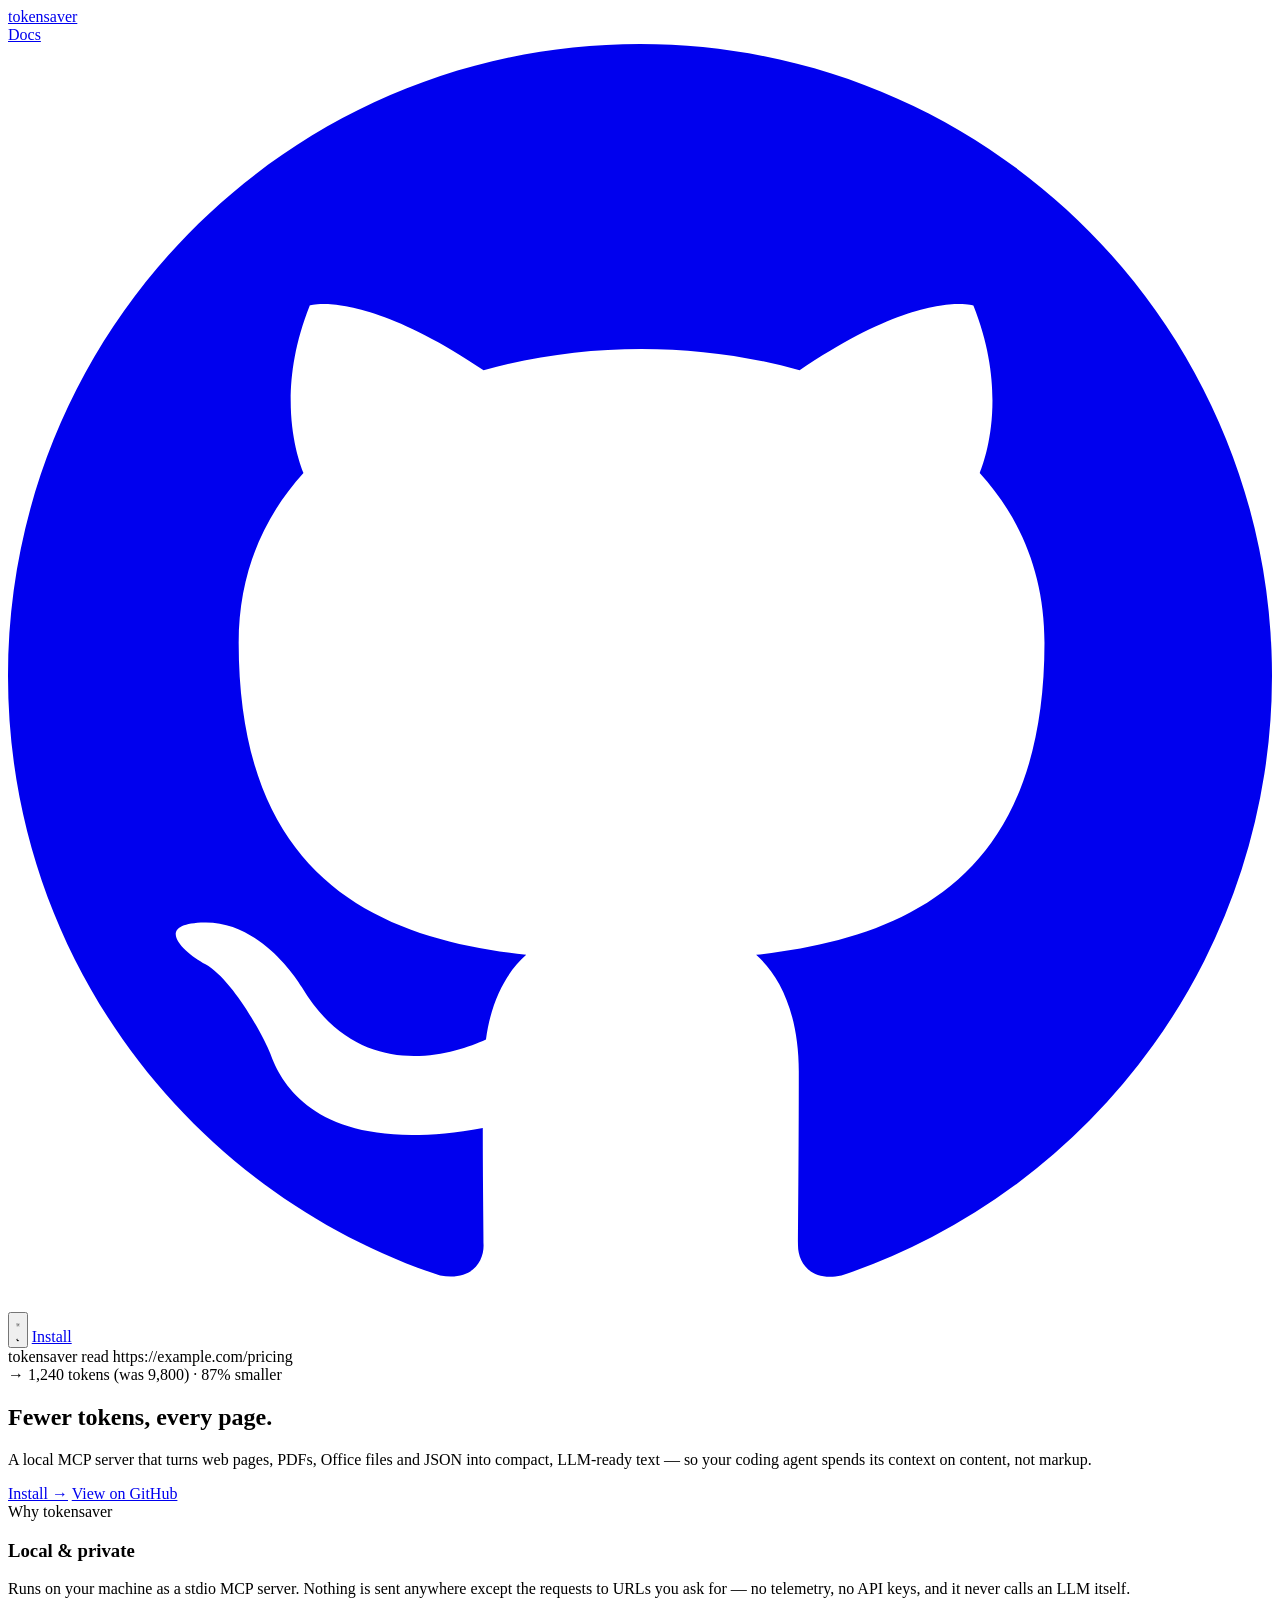
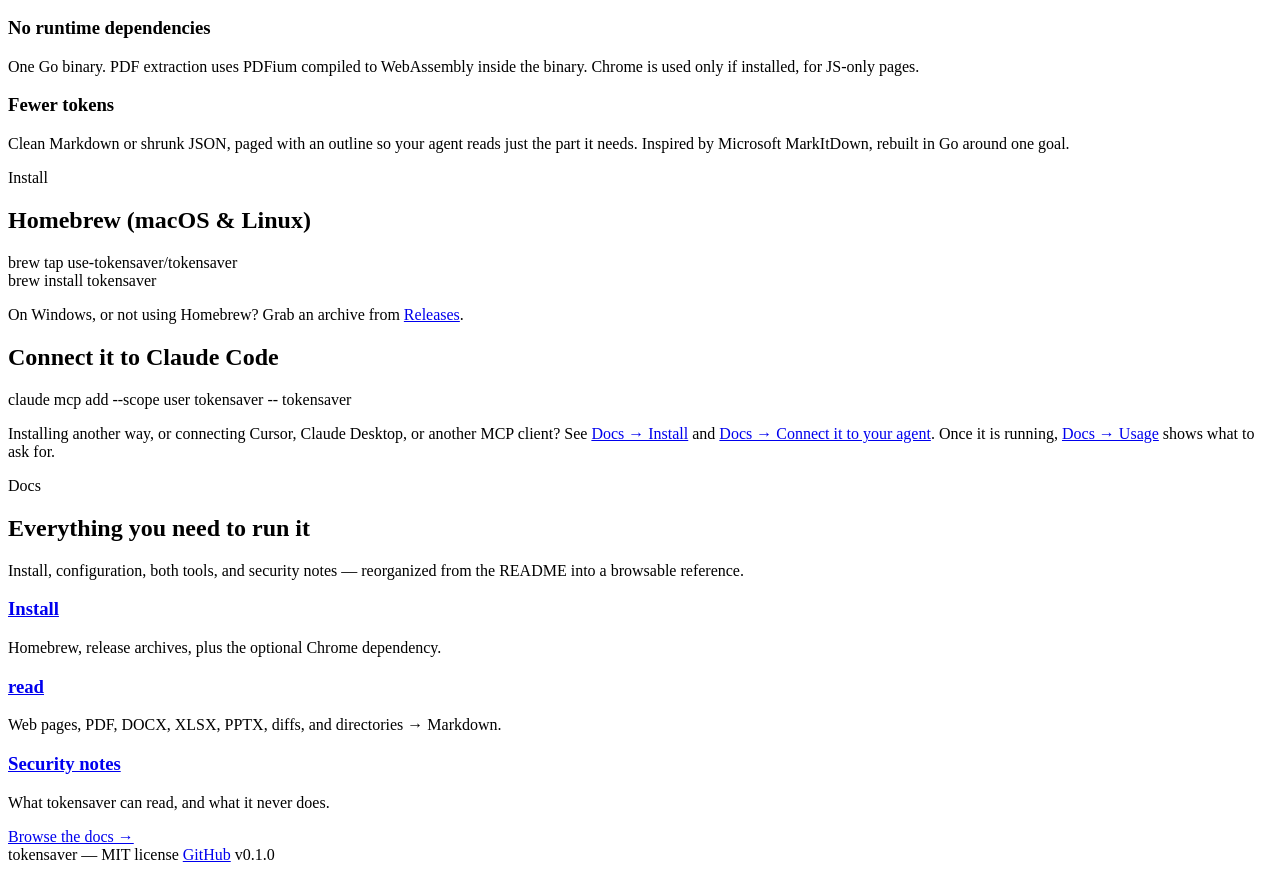
==== site/index.html @ 42290688 "fix: correct the org name typo, use-tokesaver -> use-tokensaver The GitHub org was missing an "n". U" ====
<!doctype html>
<html lang="en">
<head>
<meta charset="utf-8">
<meta name="viewport" content="width=device-width, initial-scale=1">
<title>tokensaver — fewer tokens, every page</title>
<meta name="description" content="Local MCP server that turns web pages, PDFs, Office files and JSON into compact, LLM-ready text. No cloud, no LLM calls, one Go binary.">
<meta property="og:title" content="tokensaver — fewer tokens, every page">
<meta property="og:description" content="Local MCP server that turns web pages, PDFs, Office files and JSON into compact, LLM-ready text.">
<meta property="og:image" content="assets/og-image.svg">
<meta property="og:type" content="website">
<meta name="twitter:card" content="summary_large_image">
<link rel="icon" href="favicon.svg" type="image/svg+xml">
<link rel="preconnect" href="https://fonts.googleapis.com">
<link rel="preconnect" href="https://fonts.gstatic.com" crossorigin>
<link href="https://fonts.googleapis.com/css2?family=JetBrains+Mono:wght@400;500;600;700&display=swap" rel="stylesheet">
<link rel="stylesheet" href="css/style.css">
</head>
<body>

<header class="topbar">
  <a class="wordmark" href="index.html"><img class="mark" src="assets/logo.svg" alt="">tokensaver</a>
  <nav>
    <a href="docs/index.html">Docs</a>
    <a class="icon-btn" href="https://github.com/use-tokensaver/tokensaver" aria-label="View on GitHub" title="View on GitHub">
      <svg viewBox="0 0 16 16" fill="currentColor" aria-hidden="true"><path d="M8 0C3.58 0 0 3.58 0 8c0 3.54 2.29 6.53 5.47 7.59.4.07.55-.17.55-.38 0-.19-.01-.82-.01-1.49-2.01.37-2.53-.49-2.69-.94-.09-.23-.48-.94-.82-1.13-.28-.15-.68-.52-.01-.53.63-.01 1.08.58 1.23.82.72 1.21 1.87.87 2.33.66.07-.52.28-.87.51-1.07-1.78-.2-3.64-.89-3.64-3.95 0-.87.31-1.59.82-2.15-.08-.2-.36-1.02.08-2.12 0 0 .67-.21 2.2.82.64-.18 1.32-.27 2-.27.68 0 1.36.09 2 .27 1.53-1.04 2.2-.82 2.2-.82.44 1.1.16 1.92.08 2.12.51.56.82 1.27.82 2.15 0 3.07-1.87 3.75-3.65 3.95.29.25.54.73.54 1.48 0 1.07-.01 1.93-.01 2.2 0 .21.15.46.55.38A8.01 8.01 0 0 0 16 8c0-4.42-3.58-8-8-8Z"/></svg>
    </a>
    <button class="theme-toggle" data-theme-toggle aria-label="Toggle dark/light theme" title="Toggle theme">
      <svg class="icon-sun" viewBox="0 0 24 24" fill="none" stroke="currentColor" stroke-width="1.8" stroke-linecap="round" aria-hidden="true"><circle cx="12" cy="12" r="4"/><path d="M12 2v2M12 20v2M4.2 4.2l1.4 1.4M18.4 18.4l1.4 1.4M2 12h2M20 12h2M4.2 19.8l1.4-1.4M18.4 5.6l1.4-1.4"/></svg>
      <svg class="icon-moon" viewBox="0 0 24 24" fill="currentColor" aria-hidden="true"><path d="M20.5 14.5A8.5 8.5 0 0 1 9.5 3.5a8.5 8.5 0 1 0 11 11Z"/></svg>
    </button>
    <a class="btn btn-primary" href="#install">Install</a>
  </nav>
</header>

<section class="hero">
  <div class="hero-particles" aria-hidden="true"></div>
  <div class="hero-content">
    <div class="term-window">
      <div class="term-titlebar"><span class="term-dot"></span><span class="term-dot"></span><span class="term-dot"></span></div>
      <div class="term-body">
        <div class="prompt">tokensaver read https://example.com/pricing</div>
        <div class="out">→ <span class="accent">1,240 tokens</span> (was 9,800) · 87% smaller</div>
      </div>
    </div>

    <h1>Fewer tokens, every page.</h1>
    <p class="lede">A local MCP server that turns web pages, PDFs, Office files and JSON into compact, LLM-ready text — so your coding agent spends its context on content, not markup.</p>

    <div class="cta-row">
      <a class="btn btn-primary" href="#install">Install →</a>
      <a class="btn" href="https://github.com/use-tokensaver/tokensaver">View on GitHub</a>
    </div>
  </div>
</section>

<section class="section">
  <div class="section-label">Why tokensaver</div>
  <div class="cards">
    <div class="card">
      <h3>Local &amp; private</h3>
      <p>Runs on your machine as a stdio MCP server. Nothing is sent anywhere except the requests to URLs you ask for — no telemetry, no API keys, and it never calls an LLM itself.</p>
    </div>
    <div class="card">
      <h3>No runtime dependencies</h3>
      <p>One Go binary. PDF extraction uses PDFium compiled to WebAssembly inside the binary. Chrome is used only if installed, for JS-only pages.</p>
    </div>
    <div class="card">
      <h3>Fewer tokens</h3>
      <p>Clean Markdown or shrunk JSON, paged with an outline so your agent reads just the part it needs. Inspired by Microsoft MarkItDown, rebuilt in Go around one goal.</p>
    </div>
  </div>
</section>

<section class="section" id="install">
  <div class="section-label">Install</div>
  <h2>Homebrew (macOS &amp; Linux)</h2>
  <div class="term-window">
    <div class="term-titlebar"><span class="term-dot"></span><span class="term-dot"></span><span class="term-dot"></span></div>
    <div class="term-body">
      <div class="prompt">brew tap use-tokensaver/tokensaver</div>
      <div class="prompt">brew install tokensaver</div>
    </div>
  </div>
  <p>On Windows, or not using Homebrew? Grab an archive from <a href="https://github.com/use-tokensaver/tokensaver/releases">Releases</a>.</p>
  <h2>Connect it to Claude Code</h2>
  <div class="term-window">
    <div class="term-titlebar"><span class="term-dot"></span><span class="term-dot"></span><span class="term-dot"></span></div>
    <div class="term-body">
      <div class="prompt">claude mcp add --scope user tokensaver -- tokensaver</div>
    </div>
  </div>
  <p>Installing another way, or connecting Cursor, Claude Desktop, or another MCP client? See <a href="docs/install.html">Docs → Install</a> and <a href="docs/connect.html">Docs → Connect it to your agent</a>. Once it is running, <a href="docs/usage.html">Docs → Usage</a> shows what to ask for.</p>
</section>

<section class="section">
  <div class="section-label">Docs</div>
  <h2>Everything you need to run it</h2>
  <p class="lede">Install, configuration, both tools, and security notes — reorganized from the README into a browsable reference.</p>
  <div class="cards">
    <div class="card">
      <h3><a href="docs/install.html">Install</a></h3>
      <p>Homebrew, release archives, plus the optional Chrome dependency.</p>
    </div>
    <div class="card">
      <h3><a href="docs/read.html">read</a></h3>
      <p>Web pages, PDF, DOCX, XLSX, PPTX, diffs, and directories → Markdown.</p>
    </div>
    <div class="card">
      <h3><a href="docs/security.html">Security notes</a></h3>
      <p>What tokensaver can read, and what it never does.</p>
    </div>
  </div>
  <div class="cta-row">
    <a class="btn" href="docs/index.html">Browse the docs →</a>
  </div>
</section>

<footer>
  <span>tokensaver — MIT license</span>
  <span><a href="https://github.com/use-tokensaver/tokensaver">GitHub</a></span>
  <span>v0.1.0</span>
</footer>

<script src="js/theme.js"></script>
<script>
  (function () {
    var box = document.querySelector('.hero-particles');
    if (!box) return;
    var CLUSTERS = [
      { x: 0, y: 0 }, { x: 100, y: 0 }, { x: 0, y: 100 }, { x: 100, y: 100 }
    ];
    var spread = 26;
    var reduceMotion = window.matchMedia && window.matchMedia('(prefers-reduced-motion: reduce)').matches;

    var frag = document.createDocumentFragment();
    for (var i = 0; i < 290; i++) {
      var c = CLUSTERS[Math.floor(Math.random() * CLUSTERS.length)];
      var x = Math.max(-2, Math.min(102, c.x + (Math.random() - 0.5) * spread * 2));
      var y = Math.max(-2, Math.min(102, c.y + (Math.random() - 0.5) * spread * 2));
      var size = 3 + Math.round(Math.random() * 7);
      var peak = (0.08 + Math.random() * 0.22).toFixed(2);
      var sq = document.createElement('span');
      sq.style.left = x + '%';
      sq.style.top = y + '%';
      sq.style.width = size + 'px';
      sq.style.height = size + 'px';
      sq.style.setProperty('--peak', peak);
      if (reduceMotion) {
        sq.style.opacity = peak;
      } else {
        sq.style.animationDuration = (2 + Math.random() * 3.5).toFixed(2) + 's';
        sq.style.animationDelay = (Math.random() * -6).toFixed(2) + 's';
      }
      frag.appendChild(sq);
    }
    box.appendChild(frag);
  })();
</script>
</body>
</html>
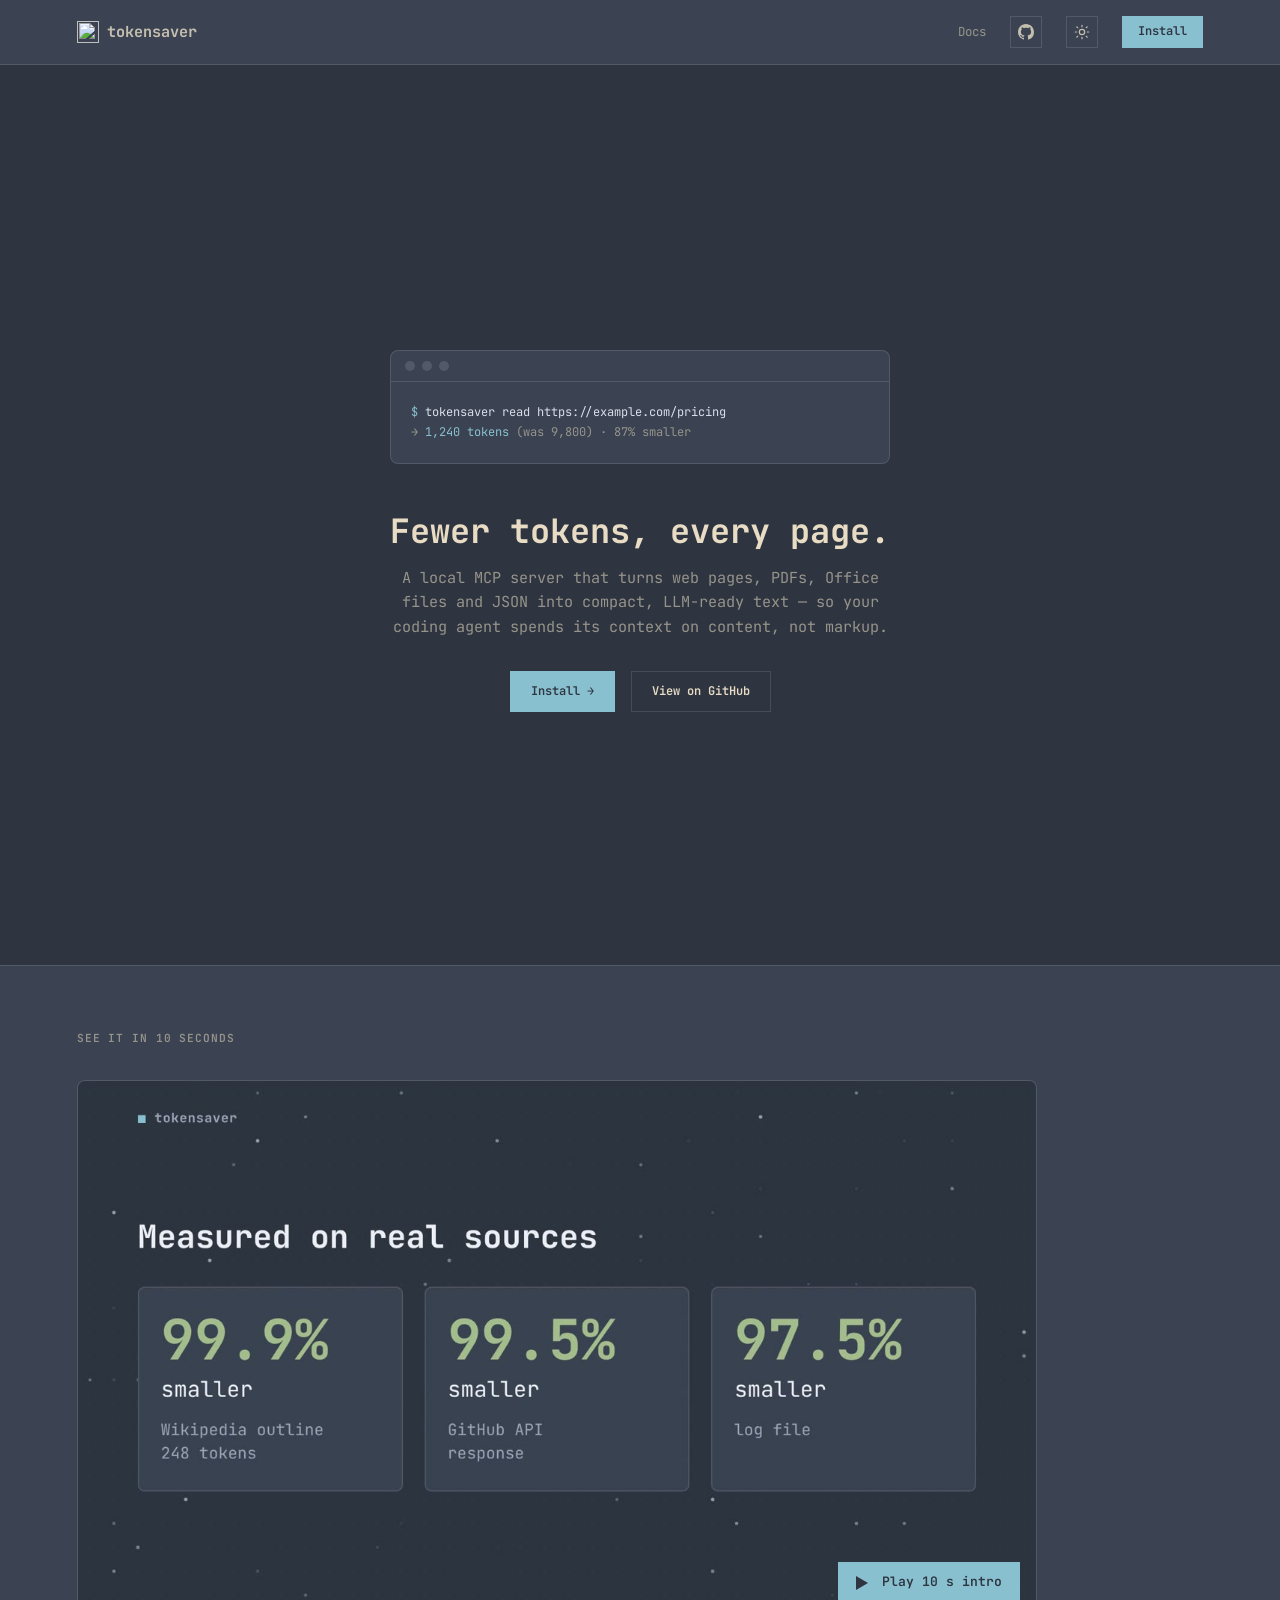
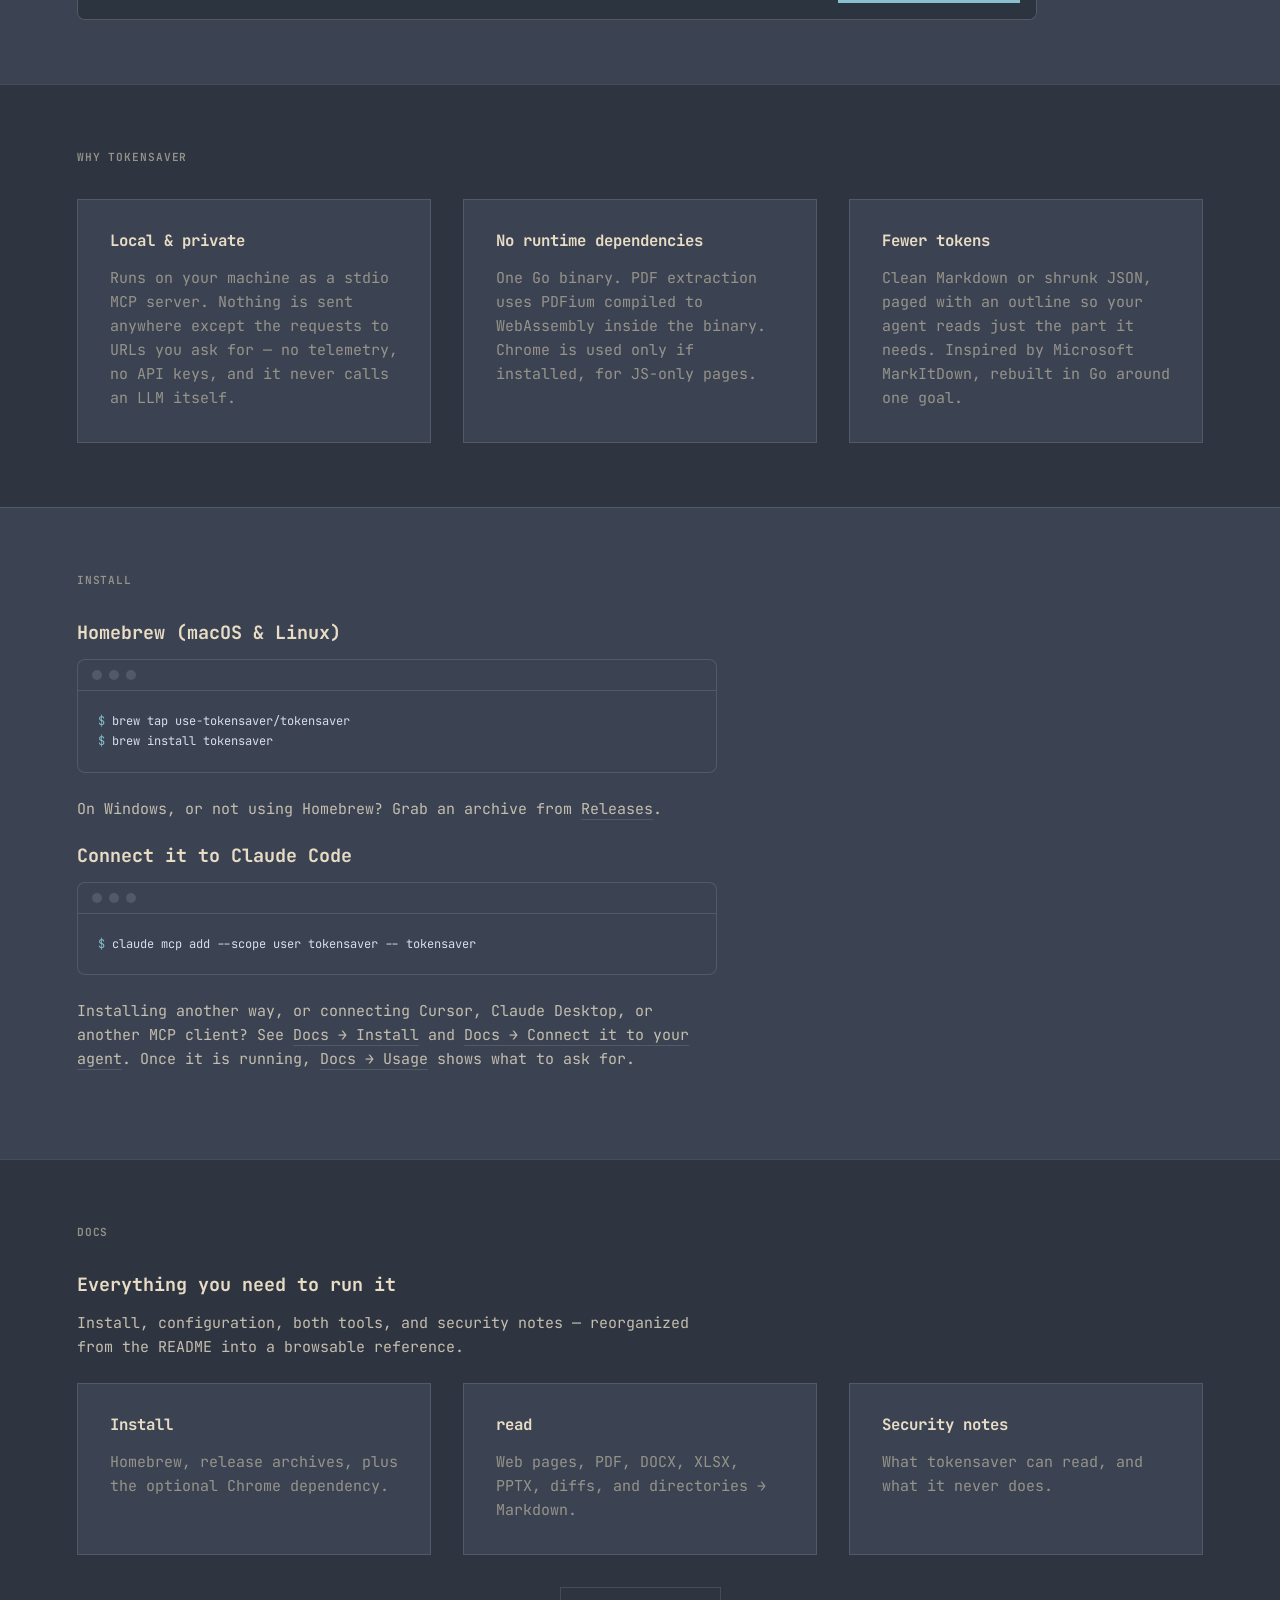
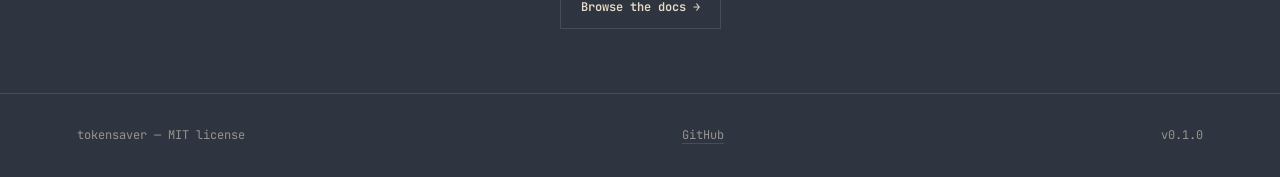
==== commit bbb0945c: "docs: add the 10-second intro video to the README and the site README: an autoplaying GIF (720p, 12 " ====
--- a/site/index.html
+++ b/site/index.html
@@ -51,6 +51,16 @@
       <a class="btn btn-primary" href="#install">Install →</a>
       <a class="btn" href="https://github.com/use-tokensaver/tokensaver">View on GitHub</a>
     </div>
+  </div>
+</section>
+
+<section class="section">
+  <div class="section-label">See it in 10 seconds</div>
+  <div class="video" data-video-id="37YNdjhNQCg">
+    <a class="video-play" href="https://youtu.be/37YNdjhNQCg" aria-label="Play the 10-second intro video">
+      <img src="assets/intro-poster.jpg" alt="tokensaver turns a 183,202-token page into 19,383 tokens" width="1280" height="720" loading="lazy">
+      <span class="video-btn" aria-hidden="true">Play 10 s intro</span>
+    </a>
   </div>
 </section>
 
@@ -123,6 +133,7 @@
 </footer>
 
 <script src="js/theme.js"></script>
+<script src="js/video.js" defer></script>
 <script>
   (function () {
     var box = document.querySelector('.hero-particles');
--- a/site/css/style.css
+++ b/site/css/style.css
@@ -0,0 +1,235 @@
+/* tokensaver Site — shared styles. Nord-themed redesign (branch:
+   feature/landingpage_redesign_based_on_omarchi), following the omarchy-style
+   prototype at site/prototype/style-tile-omarchy.html: dark-first Nord
+   ("polar night" bg, "frost" accents), JetBrains Mono for everything, hairline
+   borders, sharp buttons, generous whitespace. Light mode is the Nord "snow
+   storm" palette, opted into via [data-theme="light"]. */
+
+:root {
+  --bg: #2e3440;
+  --bg-alt: #3b4252;
+  --heading: #e8dcc4;
+  --text: #c4beae;
+  --card: #3b4252;
+  --border: rgba(216, 222, 233, .14);
+  --muted: #96948a;
+  --accent: #88c0d0;
+  --accent-ink: #2e3440;
+  --accent2: #81a1c1;
+  --term-text: #d8dee9;
+
+  --r-chip: 4px;
+  --r-btn: 0;
+  --r-card: 0;
+  --r-term: 8px;
+
+  --sp-1: 4px;
+  --sp-2: 8px;
+  --sp-3: 16px;
+  --sp-4: 24px;
+  --sp-5: 32px;
+  --sp-6: 48px;
+  --sp-7: 64px;
+  --sp-8: 96px;
+}
+
+html[data-theme="light"] {
+  --bg: #eceff4;
+  --bg-alt: #e5e9f0;
+  --heading: #2b2a25;
+  --text: #4a473f;
+  --card: #ffffff;
+  --border: rgba(46, 52, 64, .14);
+  --muted: #746f63;
+  --accent: #5e81ac;
+  --accent-ink: #eceff4;
+  --accent2: #4c6a92;
+  --term-text: #3b4252;
+}
+
+* { box-sizing: border-box; }
+html, body { margin: 0; padding: 0; }
+
+body {
+  background: var(--bg);
+  color: var(--text);
+  font-family: "JetBrains Mono", ui-monospace, monospace;
+  font-size: 15px;
+  line-height: 1.6;
+  transition: background .15s, color .15s;
+}
+
+a { color: var(--text); text-decoration: none; border-bottom: 1px solid var(--border); }
+a:hover { color: var(--accent); border-color: var(--accent); }
+
+h1, h2, h3, .wordmark { font-family: "JetBrains Mono", ui-monospace, monospace; }
+h1, h2, h3 { font-weight: 700; line-height: 1.15; margin: 0 0 var(--sp-3); color: var(--heading); }
+h1 { font-size: 2rem; }
+h2 { font-size: 1.15rem; }
+h3 { font-size: 0.98rem; }
+p { margin: 0 0 var(--sp-4); max-width: 70ch; }
+
+code, pre { font-family: "JetBrains Mono", ui-monospace, monospace; }
+pre {
+  background: var(--card);
+  border: 1px solid var(--border);
+  border-radius: var(--r-btn);
+  padding: var(--sp-4);
+  overflow-x: auto;
+  font-size: 0.82rem;
+}
+code:not(pre code) {
+  background: var(--card);
+  border: 1px solid var(--border);
+  border-radius: var(--r-chip);
+  padding: 1px 6px;
+  font-size: 0.9em;
+}
+table { border-collapse: collapse; width: 100%; margin: 0 0 var(--sp-4); }
+th, td { border: 1px solid var(--border); padding: var(--sp-2) var(--sp-3); text-align: left; vertical-align: top; }
+th { color: var(--muted); font-weight: 600; }
+
+/* ============ topbar ============ */
+.topbar {
+  display: flex; align-items: center; justify-content: space-between;
+  padding: var(--sp-3) 6vw;
+  border-bottom: 1px solid var(--border);
+  position: sticky; top: 0; background: var(--bg-alt); z-index: 10;
+}
+.wordmark { font-weight: 700; font-size: 0.95rem; border: none; display: flex; align-items: center; gap: var(--sp-2); }
+.wordmark .mark { width: 22px; height: 22px; flex-shrink: 0; display: block; }
+.topbar nav { display: flex; align-items: center; gap: var(--sp-4); }
+.topbar nav a { border: none; color: var(--muted); font-size: 0.78rem; }
+.topbar nav a:hover, .topbar nav a.active { color: var(--accent); }
+
+.icon-btn, .theme-toggle {
+  display: inline-flex; align-items: center; justify-content: center;
+  width: 32px; height: 32px; padding: 0;
+  background: var(--card); color: var(--text); border: 1px solid var(--border); border-radius: var(--r-btn);
+  cursor: pointer;
+}
+.icon-btn:hover, .theme-toggle:hover { border-color: var(--accent); color: var(--accent); }
+.icon-btn svg, .theme-toggle svg { width: 16px; height: 16px; }
+.theme-toggle .icon-moon { display: none; }
+html[data-theme="light"] .theme-toggle .icon-sun { display: none; }
+html[data-theme="light"] .theme-toggle .icon-moon { display: block; }
+
+/* .topbar nav a's higher specificity (class+type+type) would otherwise strip
+   icon-btn's border and wash out btn-primary's text color in the header nav */
+.topbar nav a.icon-btn { border: 1px solid var(--border); color: var(--text); }
+.topbar nav a.icon-btn:hover { border-color: var(--accent); color: var(--accent); }
+.topbar nav a.btn-primary, .topbar nav a.btn-primary:hover { color: var(--accent-ink); }
+.topbar .btn-primary { padding: 6px 16px; font-size: 12px; }
+
+/* ============ hero ============ */
+.hero {
+  position: relative; overflow: hidden; padding: var(--sp-8) 6vw var(--sp-7);
+  min-height: 100vh; min-height: 100svh; display: flex; flex-direction: column; justify-content: center;
+}
+.hero h1 { font-size: 2.1rem; margin-top: var(--sp-6); }
+.hero p.lede { font-size: 0.95rem; color: var(--muted); max-width: 55ch; margin-inline: auto; }
+.cta-row { display: flex; gap: var(--sp-3); flex-wrap: wrap; margin-top: var(--sp-5); justify-content: center; }
+
+.hero-particles { position: absolute; inset: 0; z-index: 0; pointer-events: none; overflow: hidden; }
+.hero-particles span {
+  position: absolute; background: var(--accent); opacity: 0;
+  animation-name: particle-blink; animation-timing-function: ease-in-out; animation-iteration-count: infinite;
+}
+@keyframes particle-blink { 0%, 100% { opacity: 0; } 50% { opacity: var(--peak, .2); } }
+@media (prefers-reduced-motion: reduce) { .hero-particles span { animation: none; } }
+.hero-content { position: relative; z-index: 1; max-width: 900px; margin-inline: auto; text-align: center; }
+
+.btn {
+  display: inline-block; border: 1px solid var(--border); border-radius: var(--r-btn);
+  padding: 10px 20px;
+  font-family: "JetBrains Mono", monospace; font-weight: 600; font-size: 12px; cursor: pointer;
+  background: var(--bg); color: var(--heading);
+}
+.btn:hover { border-color: var(--accent); color: var(--accent); }
+.btn-primary { background: var(--accent); color: var(--accent-ink); border-color: var(--accent); }
+.btn-primary:hover { opacity: .88; color: var(--accent-ink); }
+
+/* ============ terminal window ============ */
+.term-window {
+  margin-inline: auto; background: var(--card); border: 1px solid var(--border);
+  border-radius: var(--r-term); overflow: hidden; max-width: 640px; text-align: left;
+}
+.term-titlebar { display: flex; align-items: center; gap: 7px; padding: 10px 14px; border-bottom: 1px solid var(--border); }
+.term-dot { width: 10px; height: 10px; border-radius: 50%; background: var(--border); }
+.term-body { padding: 20px; font-size: 12px; line-height: 1.7; color: var(--term-text); }
+.term-body .out, .term-body .prompt { white-space: pre-wrap; word-break: break-word; }
+.term-body .prompt::before { content: "$ "; color: var(--accent); }
+.term-body .out { color: var(--muted); }
+.term-body .accent { color: var(--accent); }
+
+/* ============ sections ============ */
+.section { padding: var(--sp-7) 6vw; border-top: 1px solid var(--border); background: var(--bg); }
+.section:nth-of-type(even) { background: var(--bg-alt); }
+.section:nth-of-type(even) .card { background: var(--bg); }
+.section-label {
+  color: var(--muted); font-size: 0.7rem; text-transform: uppercase; letter-spacing: .08em;
+  margin-bottom: var(--sp-5); font-weight: 600;
+}
+.section .term-window { margin-inline: 0; margin-top: 0; margin-bottom: var(--sp-4); }
+.cards { display: grid; grid-template-columns: repeat(auto-fit, minmax(220px, 1fr)); gap: var(--sp-5); }
+.card { background: var(--card); border: 1px solid var(--border); border-radius: var(--r-card); padding: var(--sp-5); }
+.card h3 { color: var(--heading); }
+.card h3 a { border: none; color: inherit; }
+.card h3 a:hover { color: var(--accent); }
+.card p { margin: 0; color: var(--muted); }
+
+/* ============ video (click to load: nothing is fetched from YouTube until you press play) ============ */
+.video {
+  position: relative; width: 100%; max-width: 960px; aspect-ratio: 16 / 9; overflow: hidden;
+  background: var(--card); border: 1px solid var(--border); border-radius: var(--r-term);
+}
+.video-play { position: absolute; inset: 0; display: block; border: none; }
+.video img, .video iframe { position: absolute; inset: 0; width: 100%; height: 100%; border: 0; display: block; }
+.video-btn {
+  position: absolute; right: 16px; bottom: 16px; padding: 10px 18px 10px 44px;
+  background: var(--accent); color: var(--accent-ink); border-radius: var(--r-btn);
+  font-weight: 600; font-size: 13px; transition: opacity .15s;
+}
+.video-btn::before {
+  content: ""; position: absolute; left: 18px; top: 50%; margin-top: -7px;
+  border-left: 12px solid var(--accent-ink); border-top: 7px solid transparent; border-bottom: 7px solid transparent;
+}
+.video-play:hover .video-btn { opacity: .88; }
+
+/* ============ footer ============ */
+footer {
+  padding: var(--sp-5) 6vw; border-top: 1px solid var(--border);
+  display: flex; justify-content: space-between; flex-wrap: wrap; gap: var(--sp-3);
+  color: var(--muted); font-size: 0.75rem;
+}
+footer a { color: var(--muted); }
+
+/* ============ docs layout ============ */
+.docs-layout { display: flex; }
+.docs-sidebar {
+  width: 220px; flex-shrink: 0; border-right: 1px solid var(--border);
+  padding: var(--sp-5) var(--sp-4); position: sticky; top: 57px;
+  align-self: flex-start; height: calc(100vh - 57px); overflow-y: auto;
+  background: var(--bg-alt);
+}
+.docs-sidebar .section-label { margin-bottom: var(--sp-3); }
+.docs-sidebar ul { list-style: none; margin: 0; padding: 0; }
+.docs-sidebar li { margin-bottom: var(--sp-2); }
+.docs-sidebar a { border: none; color: var(--muted); font-size: 0.78rem; display: block; padding: var(--sp-1) 0; }
+.docs-sidebar a:hover, .docs-sidebar a.active { color: var(--accent); }
+.docs-content { padding: var(--sp-7) 6vw; max-width: 760px; }
+.docs-content .term-window { margin-inline: 0; margin-bottom: var(--sp-4); max-width: 100%; }
+
+@media (max-width: 760px) {
+  .docs-layout { flex-direction: column; }
+  .docs-sidebar { width: auto; position: static; height: auto; border-right: none; border-bottom: 1px solid var(--border); }
+  .topbar nav { gap: var(--sp-2); }
+  .hero, .section, .docs-content { padding-left: 5vw; padding-right: 5vw; }
+  .hero { min-height: auto; padding-top: var(--sp-6); padding-bottom: var(--sp-6); }
+  .hero-particles { opacity: .5; }
+}
+
+@media (max-width: 480px) {
+  .topbar { flex-direction: column; align-items: flex-start; gap: var(--sp-2); }
+  .topbar nav { width: 100%; justify-content: flex-end; flex-wrap: wrap; row-gap: var(--sp-2); }
+}
